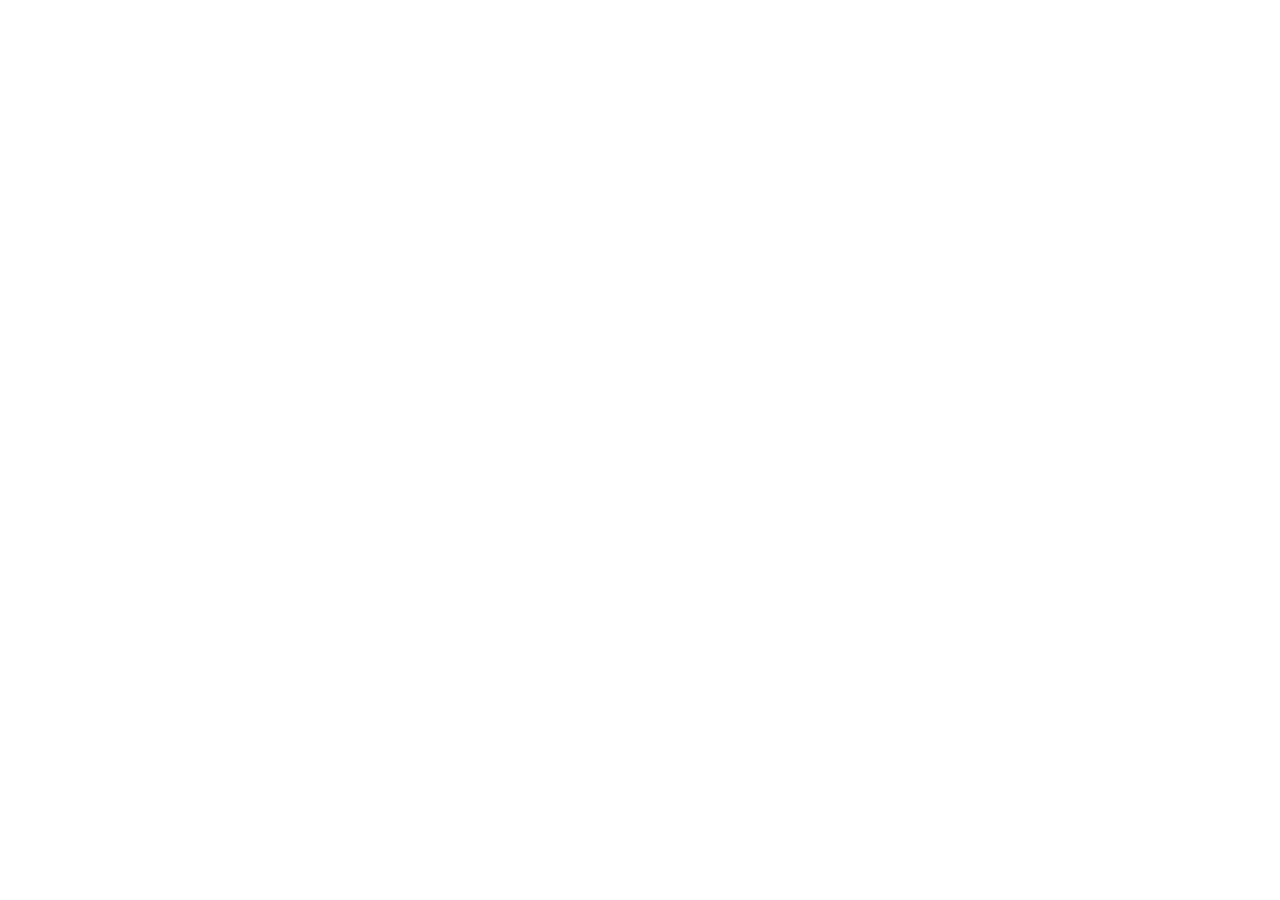
==== frontend/index.html @ 4e028a19 "docs: reorganize project documentation" ====
<!doctype html>
<html lang="en">
  <head>
    <meta charset="UTF-8" />
    <meta name="viewport" content="width=device-width, initial-scale=1.0" />
    <title>Ai Daily</title>
  </head>
  <body>
    <header></header>
    <main>
      <section>
        <div></div>
      </section>
    </main>
  </body>
</html>
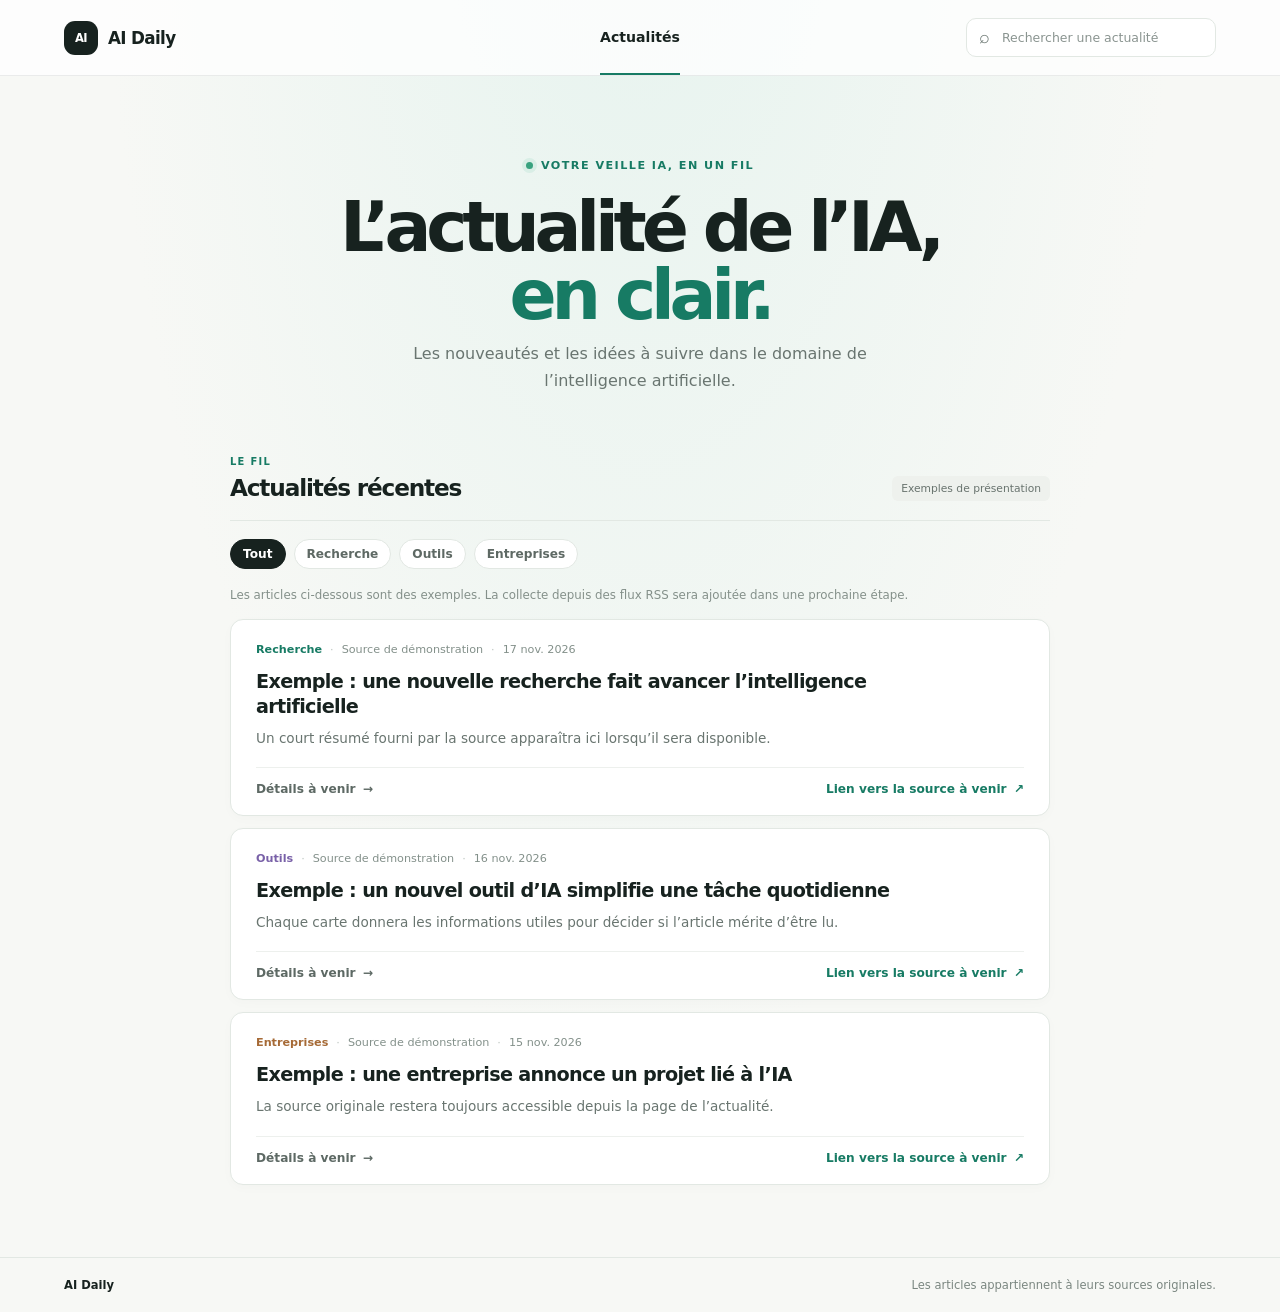
==== commit 6cd84ad6: "feat: add responsive news feed prototype" ====
--- a/frontend/index.html
+++ b/frontend/index.html
@@ -1,16 +1,157 @@
 <!doctype html>
-<html lang="en">
+<html lang="fr">
   <head>
     <meta charset="UTF-8" />
     <meta name="viewport" content="width=device-width, initial-scale=1.0" />
-    <title>Ai Daily</title>
+    <meta
+      name="description"
+      content="Un fil clair pour découvrir les actualités de l’intelligence artificielle."
+    />
+    <title>AI Daily — Actualités sur l’IA</title>
+    <link rel="stylesheet" href="styles.css" />
   </head>
   <body>
-    <header></header>
-    <main>
-      <section>
-        <div></div>
+    <header class="site-header">
+      <a class="brand" href="#top" aria-label="AI Daily, accueil">
+        <span class="brand-mark" aria-hidden="true">AI</span>
+        <span>AI Daily</span>
+      </a>
+      <nav class="main-nav" aria-label="Navigation principale">
+        <a class="nav-link nav-link-active" href="#articles">Actualités</a>
+      </nav>
+      <div class="search-box" role="search">
+        <span class="search-icon" aria-hidden="true">⌕</span>
+        <label class="visually-hidden" for="news-search"
+          >Rechercher une actualité</label
+        >
+        <input
+          id="news-search"
+          type="search"
+          placeholder="Rechercher une actualité"
+          disabled
+        />
+      </div>
+    </header>
+
+    <main id="top" class="page-shell">
+      <section class="intro" aria-labelledby="page-title">
+        <p class="eyebrow">
+          <span class="status-dot"></span> Votre veille IA, en un fil
+        </p>
+        <h1 id="page-title">
+          L’actualité de l’IA,<br /><span>en clair.</span>
+        </h1>
+        <p class="intro-copy">
+          Les nouveautés et les idées à suivre dans le domaine de l’intelligence
+          artificielle.
+        </p>
+      </section>
+
+      <section class="feed-section" id="articles" aria-labelledby="feed-title">
+        <div class="feed-heading">
+          <div>
+            <p class="section-kicker">Le fil</p>
+            <h2 id="feed-title">Actualités récentes</h2>
+          </div>
+          <span class="article-count">Exemples de présentation</span>
+        </div>
+
+        <div class="topic-list" aria-label="Thèmes">
+          <span class="topic topic-selected">Tout</span>
+          <span class="topic">Recherche</span>
+          <span class="topic">Outils</span>
+          <span class="topic">Entreprises</span>
+        </div>
+
+        <p class="demo-notice">
+          Les articles ci-dessous sont des exemples. La collecte depuis des flux
+          RSS sera ajoutée dans une prochaine étape.
+        </p>
+
+        <div class="article-list">
+          <article class="article-card">
+            <div class="article-meta">
+              <span class="article-topic">Recherche</span>
+              <span class="meta-separator" aria-hidden="true">·</span>
+              <span>Source de démonstration</span>
+              <span class="meta-separator" aria-hidden="true">·</span>
+              <time datetime="2026-11-17">17 nov. 2026</time>
+            </div>
+            <h3>
+              Exemple : une nouvelle recherche fait avancer l’intelligence
+              artificielle
+            </h3>
+            <p class="article-summary">
+              Un court résumé fourni par la source apparaîtra ici lorsqu’il sera
+              disponible.
+            </p>
+            <div class="article-actions">
+              <span class="text-link"
+                >Détails à venir <span aria-hidden="true">→</span></span
+              >
+              <span class="source-link"
+                >Lien vers la source à venir
+                <span aria-hidden="true">↗</span></span
+              >
+            </div>
+          </article>
+
+          <article class="article-card">
+            <div class="article-meta">
+              <span class="article-topic topic-tools">Outils</span>
+              <span class="meta-separator" aria-hidden="true">·</span>
+              <span>Source de démonstration</span>
+              <span class="meta-separator" aria-hidden="true">·</span>
+              <time datetime="2026-11-16">16 nov. 2026</time>
+            </div>
+            <h3>
+              Exemple : un nouvel outil d’IA simplifie une tâche quotidienne
+            </h3>
+            <p class="article-summary">
+              Chaque carte donnera les informations utiles pour décider si
+              l’article mérite d’être lu.
+            </p>
+            <div class="article-actions">
+              <span class="text-link"
+                >Détails à venir <span aria-hidden="true">→</span></span
+              >
+              <span class="source-link"
+                >Lien vers la source à venir
+                <span aria-hidden="true">↗</span></span
+              >
+            </div>
+          </article>
+
+          <article class="article-card">
+            <div class="article-meta">
+              <span class="article-topic topic-business">Entreprises</span>
+              <span class="meta-separator" aria-hidden="true">·</span>
+              <span>Source de démonstration</span>
+              <span class="meta-separator" aria-hidden="true">·</span>
+              <time datetime="2026-11-15">15 nov. 2026</time>
+            </div>
+            <h3>Exemple : une entreprise annonce un projet lié à l’IA</h3>
+            <p class="article-summary">
+              La source originale restera toujours accessible depuis la page de
+              l’actualité.
+            </p>
+            <div class="article-actions">
+              <span class="text-link"
+                >Détails à venir <span aria-hidden="true">→</span></span
+              >
+              <span class="source-link"
+                >Lien vers la source à venir
+                <span aria-hidden="true">↗</span></span
+              >
+            </div>
+          </article>
+        </div>
       </section>
     </main>
+
+    <footer class="site-footer">
+      <span>AI Daily</span>
+      <span>Les articles appartiennent à leurs sources originales.</span>
+    </footer>
   </body>
 </html>
--- a/frontend/styles.css
+++ b/frontend/styles.css
@@ -0,0 +1,431 @@
+:root {
+  color-scheme: light;
+  font-family: Inter, ui-sans-serif, system-ui, -apple-system, BlinkMacSystemFont, "Segoe UI", sans-serif;
+  color: #17221f;
+  background: #f7f8f5;
+  font-synthesis: none;
+  text-rendering: optimizeLegibility;
+  --ink: #17221f;
+  --muted: #697570;
+  --line: #e2e8e3;
+  --paper: #ffffff;
+  --accent: #177b64;
+  --accent-soft: #e5f3ee;
+}
+
+* {
+  box-sizing: border-box;
+}
+
+body {
+  min-width: 320px;
+  margin: 0;
+  background:
+    radial-gradient(ellipse at 50% -16rem, #e5f3ee 0, transparent 34rem),
+    #f7f8f5;
+}
+
+a {
+  color: inherit;
+  text-decoration: none;
+}
+
+a:focus-visible {
+  outline: 3px solid #73b9a4;
+  outline-offset: 4px;
+}
+
+.site-header {
+  display: grid;
+  grid-template-columns: 1fr auto 1fr;
+  align-items: center;
+  min-height: 76px;
+  padding: 0 max(5vw, calc((100vw - 1180px) / 2));
+  border-bottom: 1px solid rgb(23 34 31 / 8%);
+  background: rgb(255 255 255 / 78%);
+}
+
+.brand {
+  display: inline-flex;
+  align-items: center;
+  gap: 10px;
+  width: fit-content;
+  font-size: 1.05rem;
+  font-weight: 750;
+  letter-spacing: -0.04em;
+}
+
+.brand-mark {
+  display: grid;
+  width: 34px;
+  height: 34px;
+  place-items: center;
+  border-radius: 11px;
+  background: var(--ink);
+  color: white;
+  font-size: 0.72rem;
+  letter-spacing: -0.05em;
+}
+
+.main-nav {
+  display: flex;
+  align-items: center;
+  height: 100%;
+}
+
+.nav-link {
+  display: grid;
+  height: 100%;
+  align-items: center;
+  border-bottom: 2px solid var(--accent);
+  color: var(--ink);
+  font-size: 0.88rem;
+  font-weight: 650;
+}
+
+.search-box {
+  display: flex;
+  align-items: center;
+  justify-self: end;
+  gap: 10px;
+  width: min(250px, 100%);
+  padding: 10px 12px;
+  border: 1px solid var(--line);
+  border-radius: 10px;
+  background: white;
+  color: #8a9490;
+  font-size: 0.78rem;
+}
+
+.search-icon {
+  color: var(--muted);
+  font-size: 1.15rem;
+  line-height: 0.8;
+}
+
+.search-box input {
+  width: 100%;
+  min-width: 0;
+  border: 0;
+  outline: 0;
+  background: transparent;
+  color: var(--muted);
+  font: inherit;
+}
+
+.search-box input::placeholder {
+  color: #8a9490;
+  opacity: 1;
+}
+
+.search-box input:disabled {
+  cursor: not-allowed;
+}
+
+.visually-hidden {
+  position: absolute;
+  width: 1px;
+  height: 1px;
+  overflow: hidden;
+  clip: rect(0, 0, 0, 0);
+  white-space: nowrap;
+  clip-path: inset(50%);
+}
+
+.page-shell {
+  width: min(100% - 40px, 820px);
+  margin: 0 auto;
+}
+
+.intro {
+  padding: 78px 0 62px;
+  text-align: center;
+}
+
+.eyebrow,
+.section-kicker {
+  margin: 0;
+  color: var(--accent);
+  font-size: 0.7rem;
+  font-weight: 750;
+  letter-spacing: 0.13em;
+  text-transform: uppercase;
+}
+
+.eyebrow {
+  display: inline-flex;
+  align-items: center;
+  gap: 8px;
+}
+
+.status-dot {
+  width: 7px;
+  height: 7px;
+  border-radius: 50%;
+  background: #39a27f;
+  box-shadow: 0 0 0 4px #d9eee6;
+}
+
+h1 {
+  margin: 20px 0 12px;
+  font-size: clamp(2.55rem, 7vw, 4.35rem);
+  font-weight: 690;
+  letter-spacing: -0.075em;
+  line-height: 0.98;
+}
+
+h1 span {
+  color: var(--accent);
+}
+
+.intro-copy {
+  max-width: 480px;
+  margin: 0 auto;
+  color: var(--muted);
+  font-size: 1rem;
+  line-height: 1.65;
+}
+
+.feed-section {
+  padding-bottom: 72px;
+}
+
+.feed-heading {
+  display: flex;
+  align-items: end;
+  justify-content: space-between;
+  gap: 20px;
+  padding-bottom: 19px;
+  border-bottom: 1px solid var(--line);
+}
+
+.section-kicker {
+  margin-bottom: 7px;
+  font-size: 0.62rem;
+}
+
+h2 {
+  margin: 0;
+  font-size: 1.45rem;
+  font-weight: 680;
+  letter-spacing: -0.05em;
+}
+
+.article-count {
+  padding: 6px 9px;
+  border-radius: 6px;
+  background: #eef1ed;
+  color: #68736e;
+  font-size: 0.67rem;
+  white-space: nowrap;
+}
+
+.topic-list {
+  display: flex;
+  flex-wrap: wrap;
+  gap: 8px;
+  padding: 18px 0 14px;
+}
+
+.topic {
+  padding: 7px 12px;
+  border: 1px solid var(--line);
+  border-radius: 999px;
+  background: white;
+  color: #5e6964;
+  font-size: 0.76rem;
+  font-weight: 560;
+}
+
+.topic-selected {
+  border-color: var(--ink);
+  background: var(--ink);
+  color: white;
+}
+
+.demo-notice {
+  margin: 4px 0 14px;
+  color: #84908a;
+  font-size: 0.74rem;
+  line-height: 1.5;
+}
+
+.article-list {
+  display: grid;
+  gap: 12px;
+}
+
+.article-card {
+  padding: 23px 25px 19px;
+  border: 1px solid var(--line);
+  border-radius: 13px;
+  background: var(--paper);
+  box-shadow: 0 3px 12px rgb(23 34 31 / 2%);
+  transition: border-color 160ms ease, transform 160ms ease, box-shadow 160ms ease;
+}
+
+.article-card:hover {
+  transform: translateY(-2px);
+  border-color: #c7d9d0;
+  box-shadow: 0 10px 26px rgb(23 34 31 / 6%);
+}
+
+.article-meta {
+  display: flex;
+  flex-wrap: wrap;
+  align-items: center;
+  gap: 8px;
+  color: #83908a;
+  font-size: 0.7rem;
+}
+
+.article-topic {
+  color: var(--accent);
+  font-weight: 700;
+}
+
+.topic-tools {
+  color: #7961a8;
+}
+
+.topic-business {
+  color: #a66a36;
+}
+
+.meta-separator {
+  color: #bdc5c0;
+}
+
+h3 {
+  max-width: 670px;
+  margin: 13px 0 8px;
+  font-size: 1.2rem;
+  font-weight: 660;
+  letter-spacing: -0.035em;
+  line-height: 1.32;
+}
+
+.article-summary {
+  max-width: 650px;
+  margin: 0;
+  color: var(--muted);
+  font-size: 0.85rem;
+  line-height: 1.6;
+}
+
+.article-actions {
+  display: flex;
+  align-items: center;
+  justify-content: space-between;
+  gap: 16px;
+  margin-top: 18px;
+  padding-top: 14px;
+  border-top: 1px solid #edf0ed;
+  font-size: 0.76rem;
+  font-weight: 670;
+}
+
+.text-link {
+  color: #5d6964;
+}
+
+.source-link {
+  color: var(--accent);
+}
+
+.text-link span,
+.source-link span {
+  padding-left: 3px;
+}
+
+.site-footer {
+  display: flex;
+  justify-content: space-between;
+  gap: 16px;
+  padding: 20px max(5vw, calc((100vw - 1180px) / 2));
+  border-top: 1px solid var(--line);
+  color: #7b8781;
+  font-size: 0.72rem;
+}
+
+.site-footer span:first-child {
+  color: var(--ink);
+  font-weight: 700;
+}
+
+@media (max-width: 640px) {
+  .site-header {
+    grid-template-columns: 1fr;
+    min-height: 64px;
+    padding: 0 20px;
+  }
+
+  .main-nav {
+    display: none;
+  }
+
+  .search-box {
+    display: flex;
+    grid-column: 1;
+    justify-self: stretch;
+    width: 100%;
+    margin: 0 0 12px;
+  }
+
+  .page-shell {
+    width: min(100% - 32px, 520px);
+  }
+
+  .intro {
+    padding: 56px 0 42px;
+  }
+
+  .intro-copy {
+    max-width: 350px;
+    font-size: 0.9rem;
+  }
+
+  .feed-heading {
+    align-items: start;
+    flex-direction: column;
+    gap: 11px;
+  }
+
+  .topic-list {
+    flex-wrap: nowrap;
+    overflow-x: auto;
+    margin-right: -16px;
+    padding-right: 16px;
+    scrollbar-width: none;
+  }
+
+  .topic-list::-webkit-scrollbar {
+    display: none;
+  }
+
+  .topic {
+    flex: 0 0 auto;
+  }
+
+  .article-card {
+    padding: 19px 17px 16px;
+  }
+
+  h3 {
+    font-size: 1.08rem;
+  }
+
+  .site-footer {
+    flex-direction: column;
+    padding: 18px 20px;
+  }
+}
+
+@media (prefers-reduced-motion: reduce) {
+  *,
+  *::before,
+  *::after {
+    scroll-behavior: auto !important;
+    transition-duration: 0.01ms !important;
+  }
+}
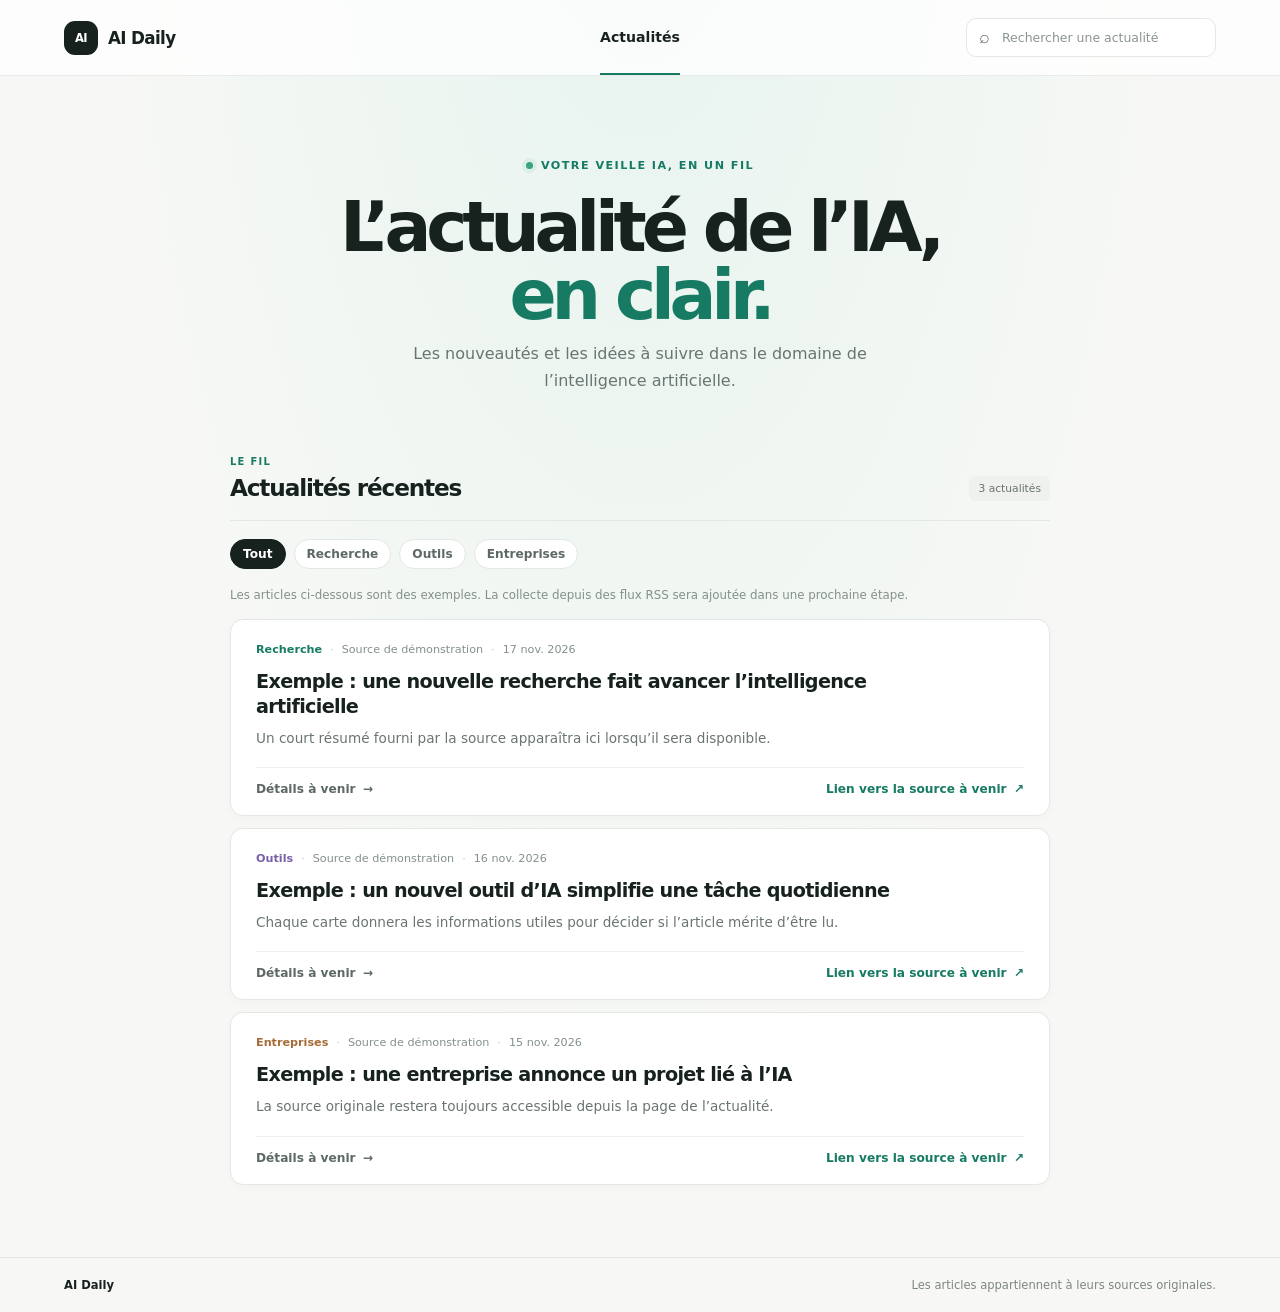
==== commit 0a9bc6e8: "feat: add feed search and filters" ====
--- a/frontend/index.html
+++ b/frontend/index.html
@@ -19,7 +19,7 @@
       <nav class="main-nav" aria-label="Navigation principale">
         <a class="nav-link nav-link-active" href="#articles">Actualités</a>
       </nav>
-      <div class="search-box" role="search">
+      <form class="search-box" id="search-form" role="search">
         <span class="search-icon" aria-hidden="true">⌕</span>
         <label class="visually-hidden" for="news-search"
           >Rechercher une actualité</label
@@ -28,9 +28,8 @@
           id="news-search"
           type="search"
           placeholder="Rechercher une actualité"
-          disabled
         />
-      </div>
+      </form>
     </header>
 
     <main id="top" class="page-shell">
@@ -53,14 +52,14 @@
             <p class="section-kicker">Le fil</p>
             <h2 id="feed-title">Actualités récentes</h2>
           </div>
-          <span class="article-count">Exemples de présentation</span>
+          <span class="article-count" id="article-count" aria-live="polite">3 actualités</span>
         </div>
 
-        <div class="topic-list" aria-label="Thèmes">
-          <span class="topic topic-selected">Tout</span>
-          <span class="topic">Recherche</span>
-          <span class="topic">Outils</span>
-          <span class="topic">Entreprises</span>
+        <div class="topic-list" role="group" aria-label="Filtrer les actualités par thème">
+          <button class="topic topic-selected" type="button" data-topic="all" aria-pressed="true">Tout</button>
+          <button class="topic" type="button" data-topic="research" aria-pressed="false">Recherche</button>
+          <button class="topic" type="button" data-topic="tools" aria-pressed="false">Outils</button>
+          <button class="topic" type="button" data-topic="business" aria-pressed="false">Entreprises</button>
         </div>
 
         <p class="demo-notice">
@@ -69,7 +68,7 @@
         </p>
 
         <div class="article-list">
-          <article class="article-card">
+          <article class="article-card" data-topic="research">
             <div class="article-meta">
               <span class="article-topic">Recherche</span>
               <span class="meta-separator" aria-hidden="true">·</span>
@@ -96,7 +95,7 @@
             </div>
           </article>
 
-          <article class="article-card">
+          <article class="article-card" data-topic="tools">
             <div class="article-meta">
               <span class="article-topic topic-tools">Outils</span>
               <span class="meta-separator" aria-hidden="true">·</span>
@@ -122,7 +121,7 @@
             </div>
           </article>
 
-          <article class="article-card">
+          <article class="article-card" data-topic="business">
             <div class="article-meta">
               <span class="article-topic topic-business">Entreprises</span>
               <span class="meta-separator" aria-hidden="true">·</span>
@@ -146,6 +145,10 @@
             </div>
           </article>
         </div>
+
+        <p class="empty-state" id="empty-state" role="status" hidden>
+          Aucune actualité ne correspond à ta recherche.
+        </p>
       </section>
     </main>
 
@@ -153,5 +156,6 @@
       <span>AI Daily</span>
       <span>Les articles appartiennent à leurs sources originales.</span>
     </footer>
+    <script src="app.js" defer></script>
   </body>
 </html>
--- a/frontend/styles.css
+++ b/frontend/styles.css
@@ -235,12 +235,38 @@
   color: #5e6964;
   font-size: 0.76rem;
   font-weight: 560;
+  font-family: inherit;
+  cursor: pointer;
+  transition: border-color 140ms ease, background-color 140ms ease, color 140ms ease;
+}
+
+.topic:hover {
+  border-color: #a8c7ba;
+}
+
+.topic:focus-visible {
+  outline: 3px solid #73b9a4;
+  outline-offset: 3px;
 }
 
 .topic-selected {
   border-color: var(--ink);
   background: var(--ink);
   color: white;
+}
+
+.article-card[hidden],
+.empty-state[hidden] {
+  display: none;
+}
+
+.empty-state {
+  margin: 0;
+  padding: 32px 20px;
+  border: 1px dashed #cad5ce;
+  border-radius: 12px;
+  color: var(--muted);
+  text-align: center;
 }
 
 .demo-notice {
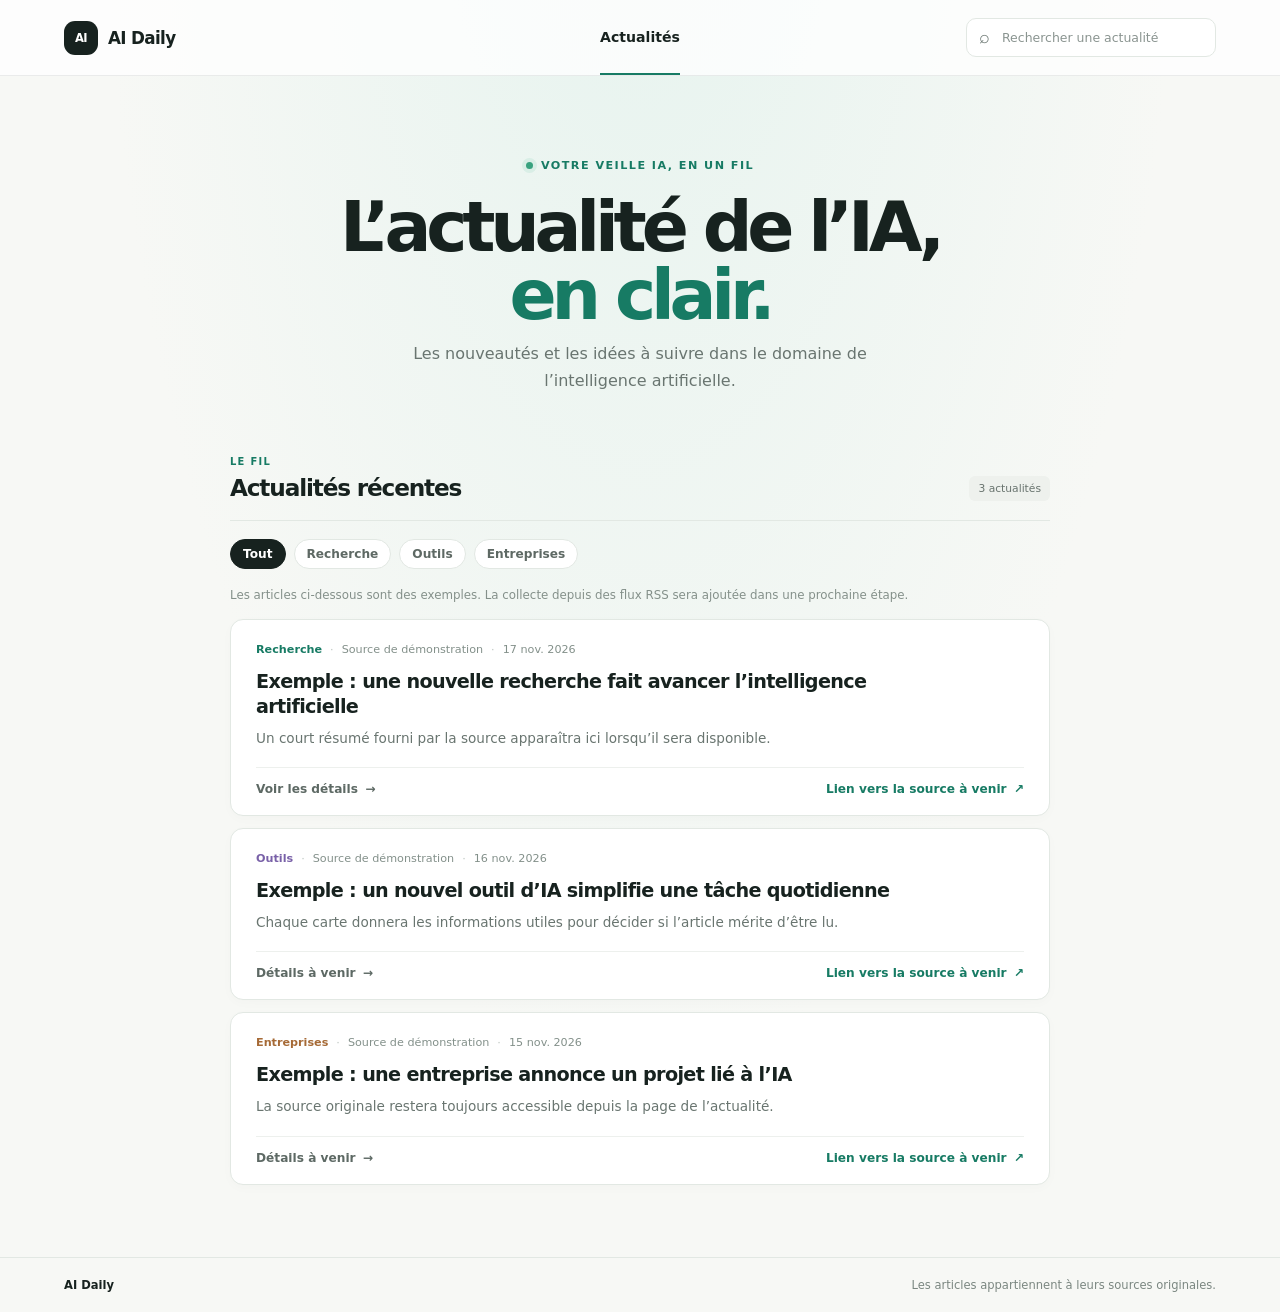
==== commit a897139a: "feat: add article detail page" ====
--- a/frontend/index.html
+++ b/frontend/index.html
@@ -10,7 +10,9 @@
     <title>AI Daily — Actualités sur l’IA</title>
     <link rel="stylesheet" href="styles.css" />
   </head>
+
   <body>
+    <!-- En-tête : identité du site, navigation et recherche. -->
     <header class="site-header">
       <a class="brand" href="#top" aria-label="AI Daily, accueil">
         <span class="brand-mark" aria-hidden="true">AI</span>
@@ -33,6 +35,7 @@
     </header>
 
     <main id="top" class="page-shell">
+      <!-- Présente le sujet du site avant la liste d’articles. -->
       <section class="intro" aria-labelledby="page-title">
         <p class="eyebrow">
           <span class="status-dot"></span> Votre veille IA, en un fil
@@ -52,14 +55,49 @@
             <p class="section-kicker">Le fil</p>
             <h2 id="feed-title">Actualités récentes</h2>
           </div>
-          <span class="article-count" id="article-count" aria-live="polite">3 actualités</span>
+          <span class="article-count" id="article-count" aria-live="polite"
+            >3 actualités</span
+          >
         </div>
 
-        <div class="topic-list" role="group" aria-label="Filtrer les actualités par thème">
-          <button class="topic topic-selected" type="button" data-topic="all" aria-pressed="true">Tout</button>
-          <button class="topic" type="button" data-topic="research" aria-pressed="false">Recherche</button>
-          <button class="topic" type="button" data-topic="tools" aria-pressed="false">Outils</button>
-          <button class="topic" type="button" data-topic="business" aria-pressed="false">Entreprises</button>
+        <!-- Les valeurs data-topic relient chaque filtre aux cartes correspondantes. -->
+        <div
+          class="topic-list"
+          role="group"
+          aria-label="Filtrer les actualités par thème"
+        >
+          <button
+            class="topic topic-selected"
+            type="button"
+            data-topic="all"
+            aria-pressed="true"
+          >
+            Tout
+          </button>
+          <button
+            class="topic"
+            type="button"
+            data-topic="research"
+            aria-pressed="false"
+          >
+            Recherche
+          </button>
+          <button
+            class="topic"
+            type="button"
+            data-topic="tools"
+            aria-pressed="false"
+          >
+            Outils
+          </button>
+          <button
+            class="topic"
+            type="button"
+            data-topic="business"
+            aria-pressed="false"
+          >
+            Entreprises
+          </button>
         </div>
 
         <p class="demo-notice">
@@ -67,6 +105,7 @@
           RSS sera ajoutée dans une prochaine étape.
         </p>
 
+        <!-- Articles de démonstration, qui seront remplacés par les données du backend. -->
         <div class="article-list">
           <article class="article-card" data-topic="research">
             <div class="article-meta">
@@ -85,8 +124,8 @@
               disponible.
             </p>
             <div class="article-actions">
-              <span class="text-link"
-                >Détails à venir <span aria-hidden="true">→</span></span
+              <a class="text-link" href="article.html"
+                >Voir les détails <span aria-hidden="true">→</span></a
               >
               <span class="source-link"
                 >Lien vers la source à venir
@@ -152,6 +191,7 @@
       </section>
     </main>
 
+    <!-- Rappel de l’attribution des contenus à leurs sources originales. -->
     <footer class="site-footer">
       <span>AI Daily</span>
       <span>Les articles appartiennent à leurs sources originales.</span>
--- a/frontend/styles.css
+++ b/frontend/styles.css
@@ -1,3 +1,4 @@
+/* Couleurs et valeurs partagées pour garder l’interface cohérente. */
 :root {
   color-scheme: light;
   font-family: Inter, ui-sans-serif, system-ui, -apple-system, BlinkMacSystemFont, "Segoe UI", sans-serif;
@@ -17,6 +18,7 @@
   box-sizing: border-box;
 }
 
+/* Fond et styles de base du document. */
 body {
   min-width: 320px;
   margin: 0;
@@ -122,6 +124,7 @@
   cursor: not-allowed;
 }
 
+/* Rend le libellé lisible par les lecteurs d’écran sans l’afficher visuellement. */
 .visually-hidden {
   position: absolute;
   width: 1px;
@@ -137,6 +140,98 @@
   margin: 0 auto;
 }
 
+/* Conteneur et navigation de la page dédiée à un article. */
+.detail-shell {
+  width: min(100% - 40px, 760px);
+  margin: 0 auto;
+  padding: 34px 0 76px;
+}
+
+.back-link {
+  display: inline-flex;
+  align-items: center;
+  gap: 8px;
+  color: var(--muted);
+  font-size: 0.82rem;
+  font-weight: 650;
+}
+
+.back-link:hover {
+  color: var(--accent);
+}
+
+.detail-article {
+  padding-top: 42px;
+}
+
+.detail-meta {
+  margin-bottom: 18px;
+}
+
+.detail-title {
+  max-width: 740px;
+  margin: 0;
+  font-size: clamp(2.1rem, 5.8vw, 3.6rem);
+  letter-spacing: -0.065em;
+  line-height: 1.04;
+}
+
+.detail-summary {
+  margin: 24px 0 34px;
+  padding: 20px 22px;
+  border-left: 3px solid var(--accent);
+  border-radius: 0 10px 10px 0;
+  background: var(--accent-soft);
+  color: #334841;
+  font-size: 1.05rem;
+  line-height: 1.7;
+}
+
+.detail-section {
+  max-width: 650px;
+  margin: 0 0 34px;
+}
+
+.detail-section h2,
+.source-panel h2 {
+  margin-bottom: 10px;
+  font-size: 1.2rem;
+  letter-spacing: -0.035em;
+}
+
+.detail-section p,
+.source-panel p:not(.section-kicker) {
+  margin: 0;
+  color: var(--muted);
+  font-size: 0.92rem;
+  line-height: 1.75;
+}
+
+.source-panel {
+  display: flex;
+  align-items: center;
+  justify-content: space-between;
+  gap: 24px;
+  padding: 22px;
+  border: 1px solid var(--line);
+  border-radius: 12px;
+  background: var(--paper);
+}
+
+.source-panel .section-kicker {
+  margin-bottom: 8px;
+}
+
+.source-placeholder {
+  flex: 0 0 auto;
+  color: #8a9490;
+}
+
+.detail-notice {
+  margin-top: 14px;
+}
+
+/* En-tête éditorial qui présente le sujet avant le fil d’articles. */
 .intro {
   padding: 78px 0 62px;
   text-align: center;
@@ -255,6 +350,7 @@
   color: white;
 }
 
+/* Le script masque les cartes qui ne correspondent pas aux filtres. */
 .article-card[hidden],
 .empty-state[hidden] {
   display: none;
@@ -379,6 +475,7 @@
   font-weight: 700;
 }
 
+/* Réorganise l’en-tête, les thèmes et les cartes sur les petits écrans. */
 @media (max-width: 640px) {
   .site-header {
     grid-template-columns: 1fr;
@@ -402,6 +499,28 @@
     width: min(100% - 32px, 520px);
   }
 
+  .detail-shell {
+    width: min(100% - 32px, 520px);
+    padding: 26px 0 56px;
+  }
+
+  .detail-article {
+    padding-top: 32px;
+  }
+
+  .detail-summary {
+    margin: 20px 0 28px;
+    padding: 17px;
+    font-size: 0.94rem;
+  }
+
+  .source-panel {
+    align-items: flex-start;
+    flex-direction: column;
+    gap: 16px;
+    padding: 18px;
+  }
+
   .intro {
     padding: 56px 0 42px;
   }
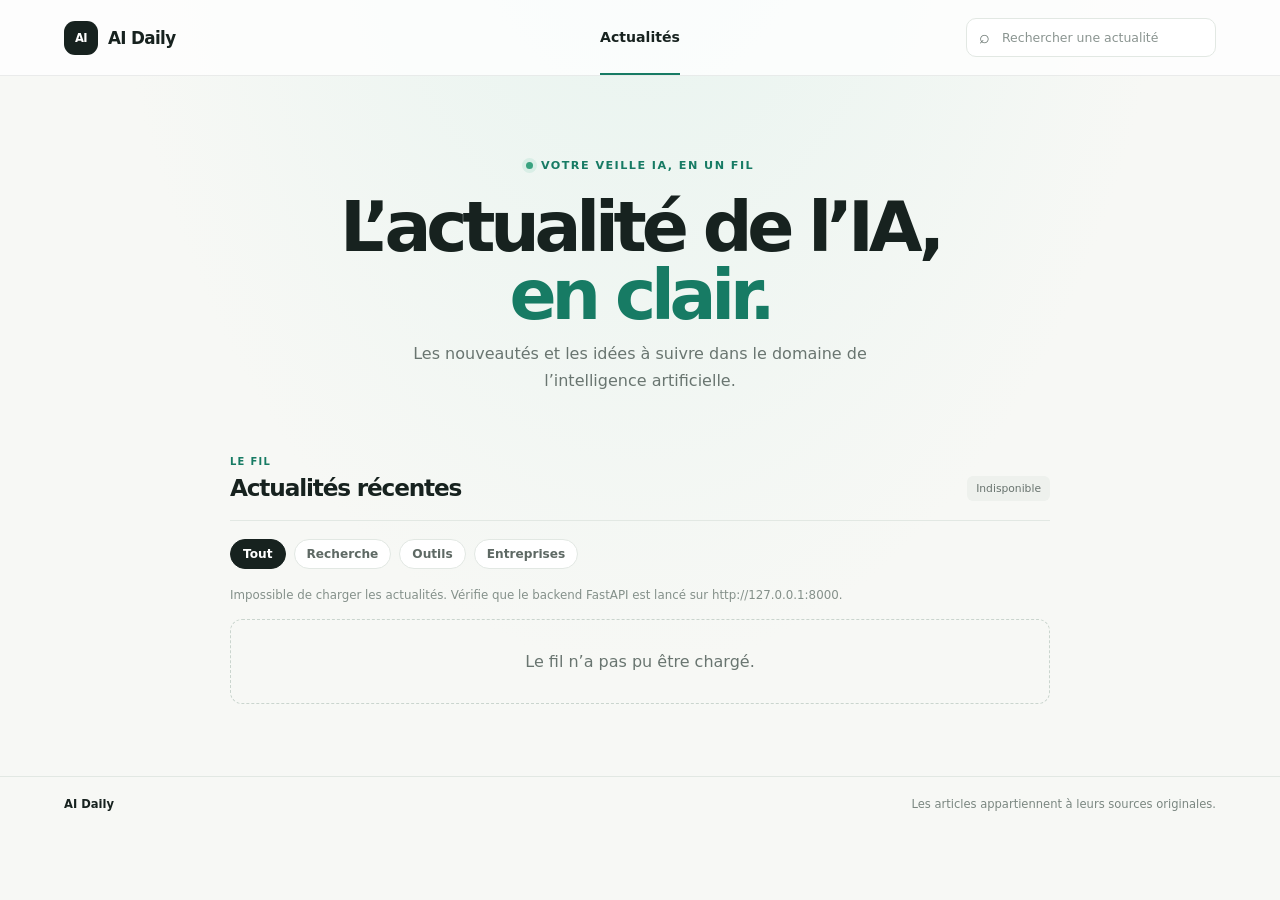
==== commit 6bdaf31d: "feat: connect paginated RSS feed" ====
--- a/frontend/index.html
+++ b/frontend/index.html
@@ -56,7 +56,7 @@
             <h2 id="feed-title">Actualités récentes</h2>
           </div>
           <span class="article-count" id="article-count" aria-live="polite"
-            >3 actualités</span
+            >Chargement…</span
           >
         </div>
 
@@ -100,90 +100,16 @@
           </button>
         </div>
 
-        <p class="demo-notice">
-          Les articles ci-dessous sont des exemples. La collecte depuis des flux
-          RSS sera ajoutée dans une prochaine étape.
+        <p class="demo-notice" id="feed-status" role="status">
+          Chargement des actualités depuis OpenAI News…
         </p>
 
-        <!-- Articles de démonstration, qui seront remplacés par les données du backend. -->
-        <div class="article-list">
-          <article class="article-card" data-topic="research">
-            <div class="article-meta">
-              <span class="article-topic">Recherche</span>
-              <span class="meta-separator" aria-hidden="true">·</span>
-              <span>Source de démonstration</span>
-              <span class="meta-separator" aria-hidden="true">·</span>
-              <time datetime="2026-11-17">17 nov. 2026</time>
-            </div>
-            <h3>
-              Exemple : une nouvelle recherche fait avancer l’intelligence
-              artificielle
-            </h3>
-            <p class="article-summary">
-              Un court résumé fourni par la source apparaîtra ici lorsqu’il sera
-              disponible.
-            </p>
-            <div class="article-actions">
-              <a class="text-link" href="article.html"
-                >Voir les détails <span aria-hidden="true">→</span></a
-              >
-              <span class="source-link"
-                >Lien vers la source à venir
-                <span aria-hidden="true">↗</span></span
-              >
-            </div>
-          </article>
+        <!-- Le script ajoute ici les articles reçus du backend. -->
+        <div class="article-list" id="article-list"></div>
 
-          <article class="article-card" data-topic="tools">
-            <div class="article-meta">
-              <span class="article-topic topic-tools">Outils</span>
-              <span class="meta-separator" aria-hidden="true">·</span>
-              <span>Source de démonstration</span>
-              <span class="meta-separator" aria-hidden="true">·</span>
-              <time datetime="2026-11-16">16 nov. 2026</time>
-            </div>
-            <h3>
-              Exemple : un nouvel outil d’IA simplifie une tâche quotidienne
-            </h3>
-            <p class="article-summary">
-              Chaque carte donnera les informations utiles pour décider si
-              l’article mérite d’être lu.
-            </p>
-            <div class="article-actions">
-              <span class="text-link"
-                >Détails à venir <span aria-hidden="true">→</span></span
-              >
-              <span class="source-link"
-                >Lien vers la source à venir
-                <span aria-hidden="true">↗</span></span
-              >
-            </div>
-          </article>
-
-          <article class="article-card" data-topic="business">
-            <div class="article-meta">
-              <span class="article-topic topic-business">Entreprises</span>
-              <span class="meta-separator" aria-hidden="true">·</span>
-              <span>Source de démonstration</span>
-              <span class="meta-separator" aria-hidden="true">·</span>
-              <time datetime="2026-11-15">15 nov. 2026</time>
-            </div>
-            <h3>Exemple : une entreprise annonce un projet lié à l’IA</h3>
-            <p class="article-summary">
-              La source originale restera toujours accessible depuis la page de
-              l’actualité.
-            </p>
-            <div class="article-actions">
-              <span class="text-link"
-                >Détails à venir <span aria-hidden="true">→</span></span
-              >
-              <span class="source-link"
-                >Lien vers la source à venir
-                <span aria-hidden="true">↗</span></span
-              >
-            </div>
-          </article>
-        </div>
+        <button class="topic load-more" id="load-more" type="button" hidden>
+          Charger la suite
+        </button>
 
         <p class="empty-state" id="empty-state" role="status" hidden>
           Aucune actualité ne correspond à ta recherche.
--- a/frontend/styles.css
+++ b/frontend/styles.css
@@ -377,6 +377,17 @@
   gap: 12px;
 }
 
+/* Le bouton charge les 20 actualités suivantes sans quitter la page. */
+.load-more {
+  display: block;
+  min-width: 180px;
+  margin: 22px auto 0;
+}
+
+.load-more[hidden] {
+  display: none;
+}
+
 .article-card {
   padding: 23px 25px 19px;
   border: 1px solid var(--line);
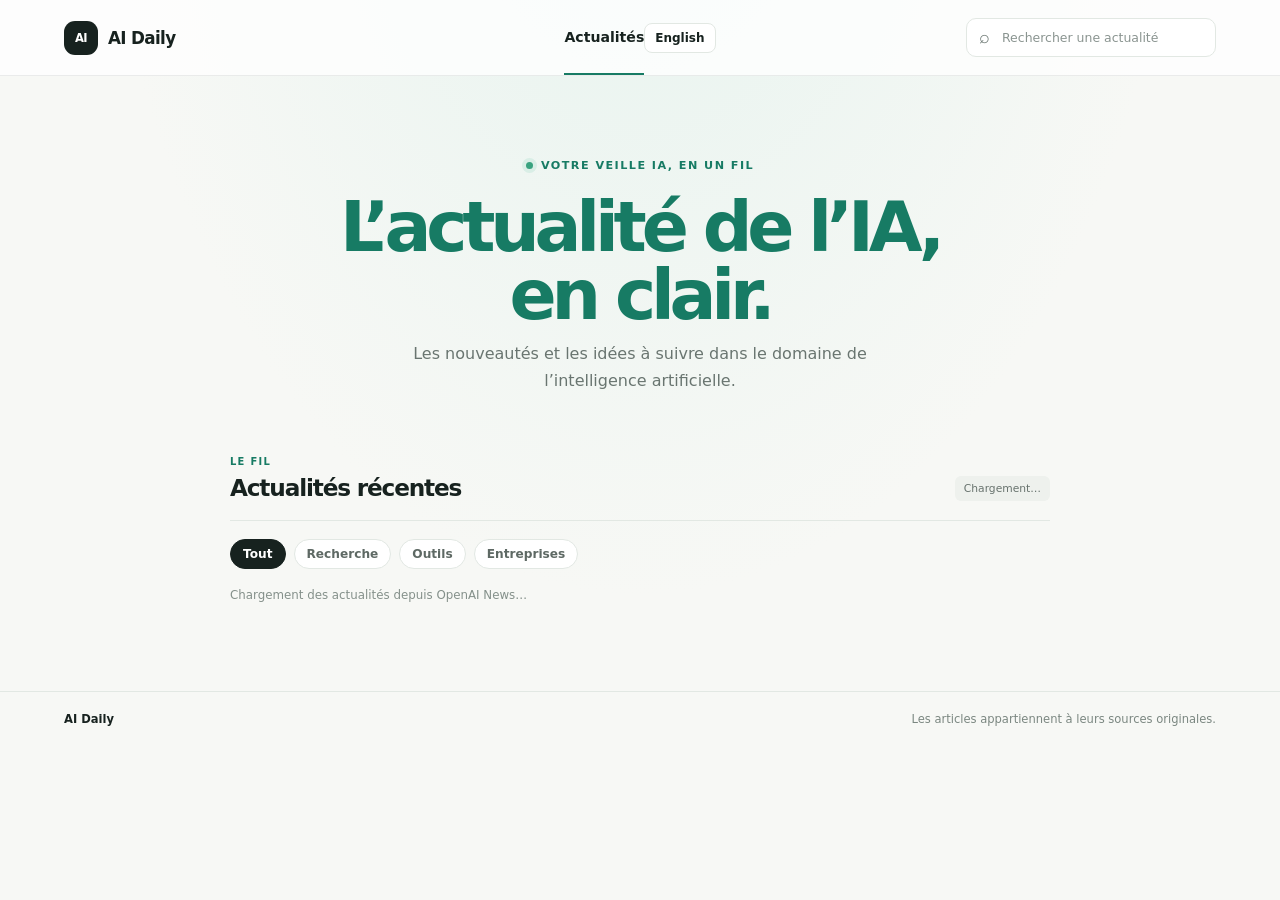
==== commit e93eb33d: "chore: save current project state before AI summaries" ====
--- a/frontend/index.html
+++ b/frontend/index.html
@@ -5,30 +5,32 @@
     <meta name="viewport" content="width=device-width, initial-scale=1.0" />
     <meta
       name="description"
+      data-i18n-content="page.feedDescription"
       content="Un fil clair pour découvrir les actualités de l’intelligence artificielle."
     />
-    <title>AI Daily — Actualités sur l’IA</title>
+    <title data-i18n="page.feedTitle">AI Daily — Actualités sur l’IA</title>
+    <link rel="icon" type="image/png" href="/public/assets/logos/ai.svg" />
     <link rel="stylesheet" href="styles.css" />
   </head>
 
   <body>
     <!-- En-tête : identité du site, navigation et recherche. -->
     <header class="site-header">
-      <a class="brand" href="#top" aria-label="AI Daily, accueil">
+      <a class="brand" href="#top" data-i18n-aria-label="brand.label">
         <span class="brand-mark" aria-hidden="true">AI</span>
         <span>AI Daily</span>
       </a>
-      <nav class="main-nav" aria-label="Navigation principale">
-        <a class="nav-link nav-link-active" href="#articles">Actualités</a>
+      <nav class="main-nav" data-i18n-aria-label="nav.label">
+        <a class="nav-link nav-link-active" href="#articles" data-i18n="nav.news">Actualités</a>
       </nav>
+      <button class="language-toggle" id="language-toggle" type="button">English</button>
       <form class="search-box" id="search-form" role="search">
         <span class="search-icon" aria-hidden="true">⌕</span>
-        <label class="visually-hidden" for="news-search"
-          >Rechercher une actualité</label
-        >
+        <label class="visually-hidden" for="news-search" data-i18n="search.label">Rechercher une actualité</label>
         <input
           id="news-search"
           type="search"
+          data-i18n-placeholder="search.placeholder"
           placeholder="Rechercher une actualité"
         />
       </form>
@@ -38,25 +40,24 @@
       <!-- Présente le sujet du site avant la liste d’articles. -->
       <section class="intro" aria-labelledby="page-title">
         <p class="eyebrow">
-          <span class="status-dot"></span> Votre veille IA, en un fil
+          <span class="status-dot"></span><span data-i18n="intro.eyebrow">Votre veille IA, en un fil</span>
         </p>
         <h1 id="page-title">
-          L’actualité de l’IA,<br /><span>en clair.</span>
+          <span data-i18n="intro.title">L’actualité de l’IA,</span><br /><span data-i18n="intro.title.highlight">en clair.</span>
         </h1>
-        <p class="intro-copy">
-          Les nouveautés et les idées à suivre dans le domaine de l’intelligence
-          artificielle.
+        <p class="intro-copy" data-i18n="intro.copy">
+          Les nouveautés et les idées à suivre dans le domaine de l’intelligence artificielle.
         </p>
       </section>
 
       <section class="feed-section" id="articles" aria-labelledby="feed-title">
         <div class="feed-heading">
           <div>
-            <p class="section-kicker">Le fil</p>
-            <h2 id="feed-title">Actualités récentes</h2>
+            <p class="section-kicker" data-i18n="feed.kicker">Le fil</p>
+            <h2 id="feed-title" data-i18n="feed.title">Actualités récentes</h2>
           </div>
           <span class="article-count" id="article-count" aria-live="polite"
-            >Chargement…</span
+            data-i18n="feed.loading">Chargement…</span
           >
         </div>
 
@@ -64,7 +65,7 @@
         <div
           class="topic-list"
           role="group"
-          aria-label="Filtrer les actualités par thème"
+          data-i18n-aria-label="feed.filters"
         >
           <button
             class="topic topic-selected"
@@ -72,7 +73,7 @@
             data-topic="all"
             aria-pressed="true"
           >
-            Tout
+            <span data-i18n="topic.all">Tout</span>
           </button>
           <button
             class="topic"
@@ -80,7 +81,7 @@
             data-topic="research"
             aria-pressed="false"
           >
-            Recherche
+            <span data-i18n="topic.research">Recherche</span>
           </button>
           <button
             class="topic"
@@ -88,7 +89,7 @@
             data-topic="tools"
             aria-pressed="false"
           >
-            Outils
+            <span data-i18n="topic.tools">Outils</span>
           </button>
           <button
             class="topic"
@@ -96,23 +97,23 @@
             data-topic="business"
             aria-pressed="false"
           >
-            Entreprises
+            <span data-i18n="topic.business">Entreprises</span>
           </button>
         </div>
 
         <p class="demo-notice" id="feed-status" role="status">
-          Chargement des actualités depuis OpenAI News…
+          <span data-i18n="feed.loadingNotice">Chargement des actualités depuis OpenAI News…</span>
         </p>
 
         <!-- Le script ajoute ici les articles reçus du backend. -->
         <div class="article-list" id="article-list"></div>
 
         <button class="topic load-more" id="load-more" type="button" hidden>
-          Charger la suite
+          <span data-i18n="feed.loadMore">Charger la suite</span>
         </button>
 
         <p class="empty-state" id="empty-state" role="status" hidden>
-          Aucune actualité ne correspond à ta recherche.
+          <span data-i18n="feed.empty">Aucune actualité ne correspond à ta recherche.</span>
         </p>
       </section>
     </main>
@@ -120,8 +121,9 @@
     <!-- Rappel de l’attribution des contenus à leurs sources originales. -->
     <footer class="site-footer">
       <span>AI Daily</span>
-      <span>Les articles appartiennent à leurs sources originales.</span>
+      <span data-i18n="footer.attribution">Les articles appartiennent à leurs sources originales.</span>
     </footer>
+    <script src="i18n.js" defer></script>
     <script src="app.js" defer></script>
   </body>
 </html>
--- a/frontend/styles.css
+++ b/frontend/styles.css
@@ -39,12 +39,31 @@
 
 .site-header {
   display: grid;
-  grid-template-columns: 1fr auto 1fr;
+  grid-template-columns: 1fr auto auto 1fr;
   align-items: center;
   min-height: 76px;
   padding: 0 max(5vw, calc((100vw - 1180px) / 2));
   border-bottom: 1px solid rgb(23 34 31 / 8%);
   background: rgb(255 255 255 / 78%);
+}
+
+/* Rend le changement de langue visible sans prendre la place du champ de recherche. */
+.language-toggle {
+  justify-self: center;
+  padding: 7px 10px;
+  border: 1px solid var(--line);
+  border-radius: 8px;
+  background: white;
+  color: var(--ink);
+  font: inherit;
+  font-size: 0.75rem;
+  font-weight: 650;
+  cursor: pointer;
+}
+
+.language-toggle:focus-visible {
+  outline: 3px solid #73b9a4;
+  outline-offset: 3px;
 }
 
 .brand {
@@ -185,6 +204,25 @@
   color: #334841;
   font-size: 1.05rem;
   line-height: 1.7;
+}
+
+.detail-summary[hidden] {
+  display: none;
+}
+
+.source-excerpt {
+  padding: 14px 16px;
+  border-radius: 9px;
+  background: #eef1ed;
+}
+
+.generate-summary {
+  margin-top: 16px;
+}
+
+.generate-summary:disabled {
+  cursor: wait;
+  opacity: 0.7;
 }
 
 .detail-section {
@@ -498,6 +536,18 @@
     display: none;
   }
 
+  .language-toggle {
+    grid-column: 1;
+    grid-row: 1;
+    justify-self: end;
+    margin: 10px 0;
+  }
+
+  .brand {
+    grid-column: 1;
+    grid-row: 1;
+  }
+
   .search-box {
     display: flex;
     grid-column: 1;
